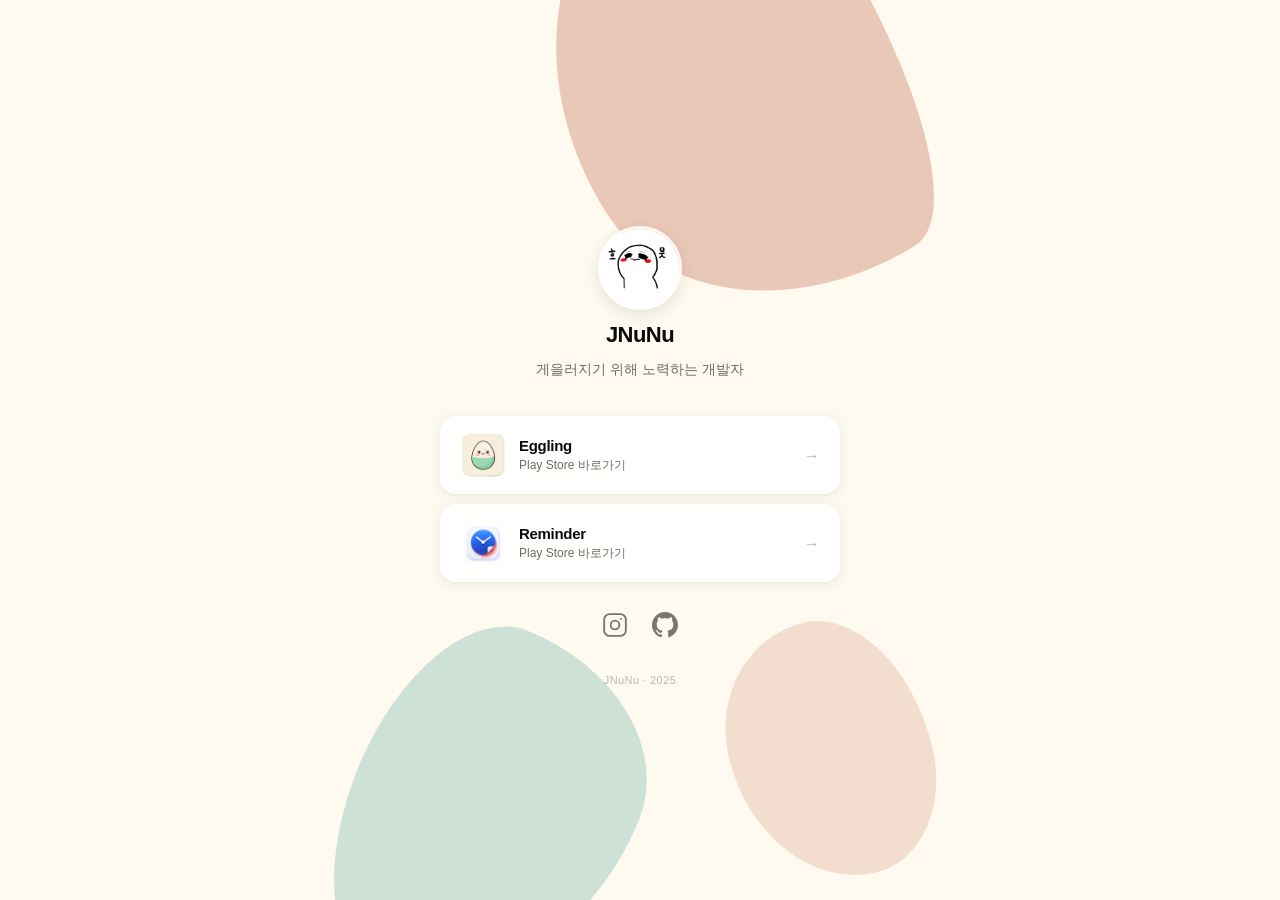
==== index.html @ f8c8e522 "Initial deploy: JNuNu link-in-bio page Clay-style personal link page with Eggling, Reminder apps, In" ====
﻿<!doctype html>
<html lang="ko">
<head>
<meta charset="utf-8">
<meta name="viewport" content="width=device-width, initial-scale=1">
<title>JNuNu</title>
<meta name="description" content="게을러지기 위해 노력하는 개발자">
<meta property="og:title" content="JNuNu">
<meta property="og:description" content="게을러지기 위해 노력하는 개발자">
<style>
:root {
  --canvas: #fffaf0;
  --navy:   #0d1919;
  --white:  #ffffff;
  --ink:    #0a0a0a;
  --muted:  #706a62;
  --green:  #3db368;
  --terra:  #c9785a;
  --teal:   #6fb0a8;
}

*, ::before, ::after { box-sizing: border-box; margin: 0; padding: 0; }

html, body {
  height: 100%;
}

body {
  background: var(--canvas);
  color: var(--ink);
  font-family: Inter, 'Apple SD Gothic Neo', 'Malgun Gothic', -apple-system, BlinkMacSystemFont, sans-serif;
  min-height: 100dvh;
  display: flex;
  flex-direction: column;
  align-items: center;
  justify-content: center;
  padding: 56px 28px 44px;
  overflow-x: hidden;
  position: relative;
}

/* ── Organic clay blobs ────────────────────────── */
.blobs {
  position: fixed;
  inset: 0;
  pointer-events: none;
  z-index: 0;
  overflow: hidden;
}

.blob {
  position: absolute;
}

/* Terracotta — top, leans right */
.b-terra-top {
  width: 340px;
  height: 460px;
  background: var(--terra);
  opacity: 0.38;
  top: -140px;
  left: calc(50% - 80px);
  border-radius: 62% 38% 28% 72% / 58% 32% 68% 42%;
  transform: rotate(-32deg);
}

/* Teal — bottom, leans left */
.b-teal-bot {
  width: 280px;
  height: 370px;
  background: var(--teal);
  opacity: 0.34;
  bottom: -100px;
  right: calc(50% + 10px);
  border-radius: 38% 62% 68% 32% / 52% 36% 64% 48%;
  transform: rotate(22deg);
}

/* Small terra — bottom right accent */
.b-terra-bot {
  width: 200px;
  height: 260px;
  background: var(--terra);
  opacity: 0.22;
  bottom: 20px;
  left: calc(50% + 90px);
  border-radius: 52% 48% 42% 58% / 44% 58% 42% 56%;
  transform: rotate(-14deg);
}

/* ── Page content ──────────────────────────────── */
.page {
  position: relative;
  z-index: 1;
  width: 100%;
  max-width: 400px;
  display: flex;
  flex-direction: column;
  align-items: center;
}

/* ── Profile ───────────────────────────────────── */
.profile {
  display: flex;
  flex-direction: column;
  align-items: center;
  gap: 12px;
  margin-bottom: 36px;
}

.avatar {
  width: 84px;
  height: 84px;
  border-radius: 50%;
  overflow: hidden;
  border: 3px solid rgba(255, 255, 255, 0.85);
  box-shadow: 0 4px 16px rgba(0, 0, 0, 0.10);
  flex-shrink: 0;
}
.avatar img {
  width: 100%;
  height: 100%;
  object-fit: cover;
  display: block;
}

.name {
  font-size: 22px;
  font-weight: 600;
  letter-spacing: -0.025em;
  color: var(--ink);
}

.bio {
  font-size: 13.5px;
  color: var(--muted);
  text-align: center;
  line-height: 1.55;
}

/* ── Link buttons ──────────────────────────────── */
.links {
  width: 100%;
  display: flex;
  flex-direction: column;
  gap: 10px;
  margin-bottom: 30px;
}

.btn {
  display: flex;
  align-items: center;
  gap: 14px;
  width: 100%;
  padding: 16px 20px;
  border-radius: 16px;
  background: rgba(255,255,255,0.88);
  border: 1px solid rgba(255,255,255,0.96);
  box-shadow: 0 2px 14px rgba(0,0,0,0.07), 0 1px 3px rgba(0,0,0,0.04);
  text-decoration: none;
  color: var(--ink);
  transition: box-shadow 0.16s ease, transform 0.13s ease;
  -webkit-tap-highlight-color: transparent;
  user-select: none;
}

.btn:hover {
  box-shadow: 0 6px 24px rgba(0,0,0,0.11), 0 2px 6px rgba(0,0,0,0.05);
  transform: translateY(-2px);
}
.btn:active      { transform: translateY(0); opacity: 0.85; }
.btn:focus-visible {
  outline: 2px solid var(--ink);
  outline-offset: 3px;
}

.btn-icon-img {
  width: 44px;
  height: 44px;
  border-radius: 10px;
  flex-shrink: 0;
  object-fit: cover;
  display: block;
}

.btn-text {
  flex: 1;
  display: flex;
  flex-direction: column;
  gap: 3px;
  min-width: 0;
}

.btn-name {
  font-size: 15px;
  font-weight: 700;
  color: var(--ink);
  letter-spacing: -0.02em;
}

.btn-sub {
  font-size: 12px;
  color: var(--muted);
  font-weight: 400;
}

.btn-arr {
  font-size: 15px;
  color: #b0a898;
  flex-shrink: 0;
  transition: transform 0.13s ease, color 0.13s ease;
}

.btn:hover .btn-arr {
  transform: translateX(3px);
  color: var(--ink);
}

/* ── Social icons ──────────────────────────────── */
.socials {
  display: flex;
  align-items: center;
  gap: 24px;
}

.soc {
  display: flex;
  align-items: center;
  justify-content: center;
  color: var(--ink);
  opacity: 0.55;
  text-decoration: none;
  transition: opacity 0.14s ease;
  -webkit-tap-highlight-color: transparent;
}

.soc:hover       { opacity: 1; }
.soc:focus-visible {
  outline: 2px solid var(--ink);
  outline-offset: 3px;
  border-radius: 4px;
}

/* ── Footer ────────────────────────────────────── */
.footer {
  margin-top: 36px;
  font-size: 11px;
  color: var(--muted);
  opacity: 0.45;
  letter-spacing: 0.04em;
}

/* ── Entry animation ───────────────────────────── */
@media (prefers-reduced-motion: no-preference) {
  .page {
    animation: rise 0.5s cubic-bezier(0.22, 1, 0.36, 1) both;
  }
  @keyframes rise {
    from { opacity: 0; transform: translateY(12px); }
    to   { opacity: 1; transform: none; }
  }
}
</style>
</head>
<body>

<!-- Clay organic blobs -->
<div class="blobs" aria-hidden="true">
  <div class="blob b-terra-top"></div>
  <div class="blob b-teal-bot"></div>
  <div class="blob b-terra-bot"></div>
</div>

<div class="page">

  <!-- Profile -->
  <div class="profile">
    <div class="avatar"><img src="[data-uri]" alt="JNuNu 프로필"></div>
    <div class="name">JNuNu</div>
    <p class="bio">게을러지기 위해 노력하는 개발자</p>
  </div>

  <!-- Apps -->
  <div class="links">
    <a class="btn"
       href="https://play.google.com/store/apps/details?id=com.eggling.app"
       target="_blank" rel="noopener noreferrer">
      <img class="btn-icon-img" src="[data-uri]" alt="Eggling 아이콘">
      <div class="btn-text">
        <span class="btn-name">Eggling</span>
        <span class="btn-sub">Play Store 바로가기</span>
      </div>
      <span class="btn-arr" aria-hidden="true">→</span>
    </a>
    <a class="btn"
       href="https://play.google.com/store/apps/details?id=com.jnunu.reminder"
       target="_blank" rel="noopener noreferrer">
      <img class="btn-icon-img" src="[data-uri]" alt="Reminder 아이콘">
      <div class="btn-text">
        <span class="btn-name">Reminder</span>
        <span class="btn-sub">Play Store 바로가기</span>
      </div>
      <span class="btn-arr" aria-hidden="true">→</span>
    </a>
  </div>

  <!-- Social row -->
  <div class="socials">
    <a class="soc"
       href="https://www.instagram.com/jnunu_00/"
       target="_blank" rel="noopener noreferrer"
       aria-label="Instagram @jnunu_00">
      <svg width="26" height="26" viewBox="0 0 24 24" fill="none"
           stroke="currentColor" stroke-width="1.7"
           stroke-linecap="round" stroke-linejoin="round">
        <rect x="2" y="2" width="20" height="20" rx="5"/>
        <circle cx="12" cy="12" r="4"/>
        <circle cx="17.5" cy="6.5" r="0.9" fill="currentColor" stroke="none"/>
      </svg>
    </a>
    <a class="soc"
       href="https://github.com/InSange"
       target="_blank" rel="noopener noreferrer"
       aria-label="GitHub InSange">
      <svg width="26" height="26" viewBox="0 0 24 24" fill="currentColor">
        <path d="M12 0C5.37 0 0 5.37 0 12c0 5.31 3.435 9.795 8.205
          11.385.6.105.825-.255.825-.57 0-.285-.015-1.23-.015-2.235
          -3.015.555-3.795-.735-4.035-1.41-.135-.345-.72-1.41-1.23-1.695
          -.42-.225-1.02-.78-.015-.795.945-.015 1.62.87 1.845 1.23
          1.08 1.815 2.805 1.305 3.495.99.105-.78.42-1.305.765-1.605
          -2.67-.3-5.46-1.335-5.46-5.925 0-1.305.465-2.385 1.23-3.225
          -.12-.3-.54-1.53.12-3.18 0 0 1.005-.315 3.3 1.23.96-.27
          1.98-.405 3-.405s2.04.135 3 .405c2.295-1.56 3.3-1.23 3.3-1.23
          .66 1.65.24 2.88.12 3.18.765.84 1.23 1.905 1.23 3.225
          0 4.605-2.805 5.625-5.475 5.925.435.375.81 1.095.81 2.22
          0 1.605-.015 2.895-.015 3.3 0 .315.225.69.825.57
          A12.02 12.02 0 0 0 24 12c0-6.63-5.37-12-12-12z"/>
      </svg>
    </a>
  </div>

  <footer class="footer">JNuNu &middot; 2025</footer>
</div>

</body>
</html>
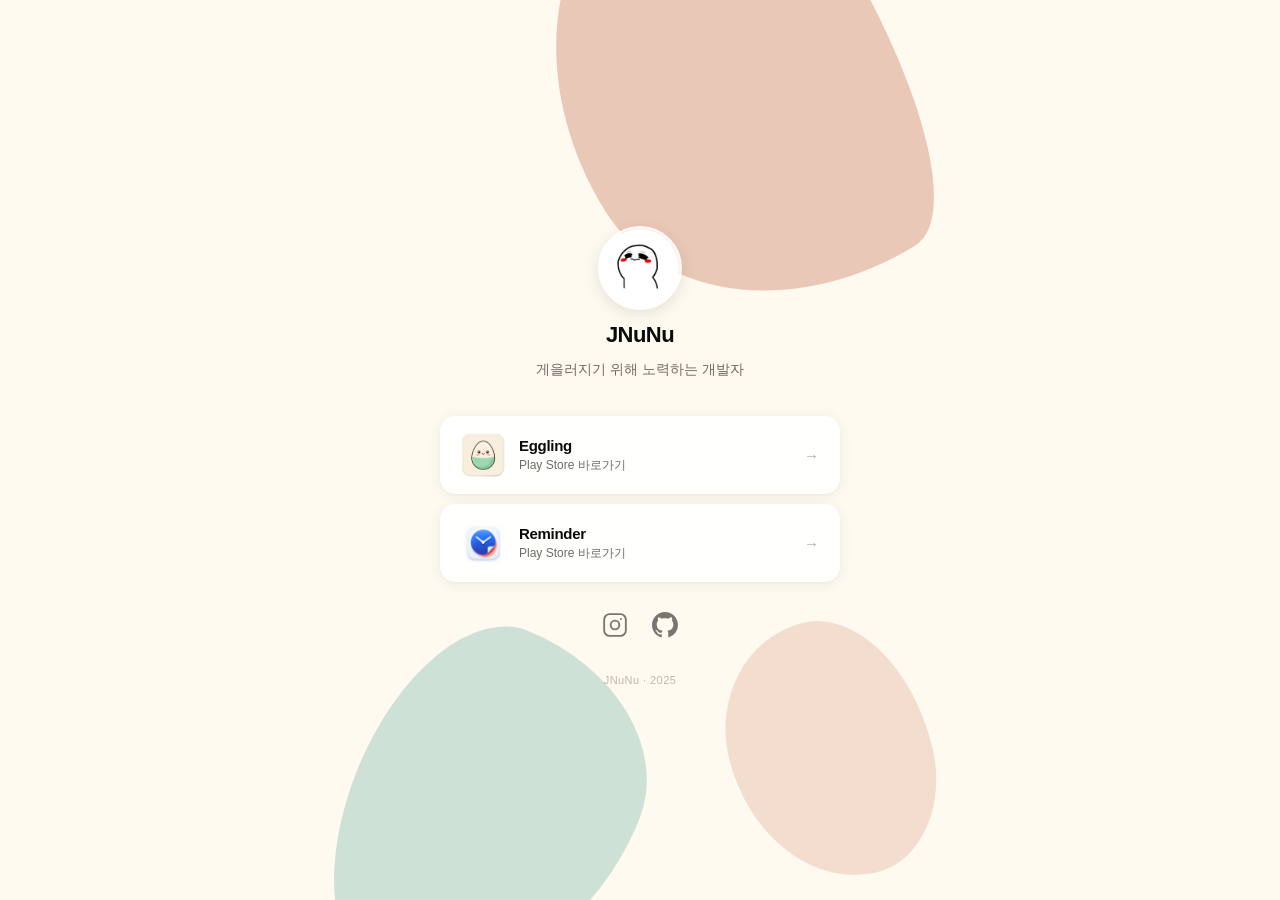
==== commit 97dcd2c4: "Update profile photo Co-Authored-By: Claude Sonnet 4.6 <noreply@anthropic.com>" ====
--- a/index.html
+++ b/index.html
@@ -275,7 +275,7 @@
 
   <!-- Profile -->
   <div class="profile">
-    <div class="avatar"><img src="[data-uri]" alt="JNuNu 프로필"></div>
+    <div class="avatar"><img src="[data-uri]" alt="JNuNu 프로필"></div>
     <div class="name">JNuNu</div>
     <p class="bio">게을러지기 위해 노력하는 개발자</p>
   </div>
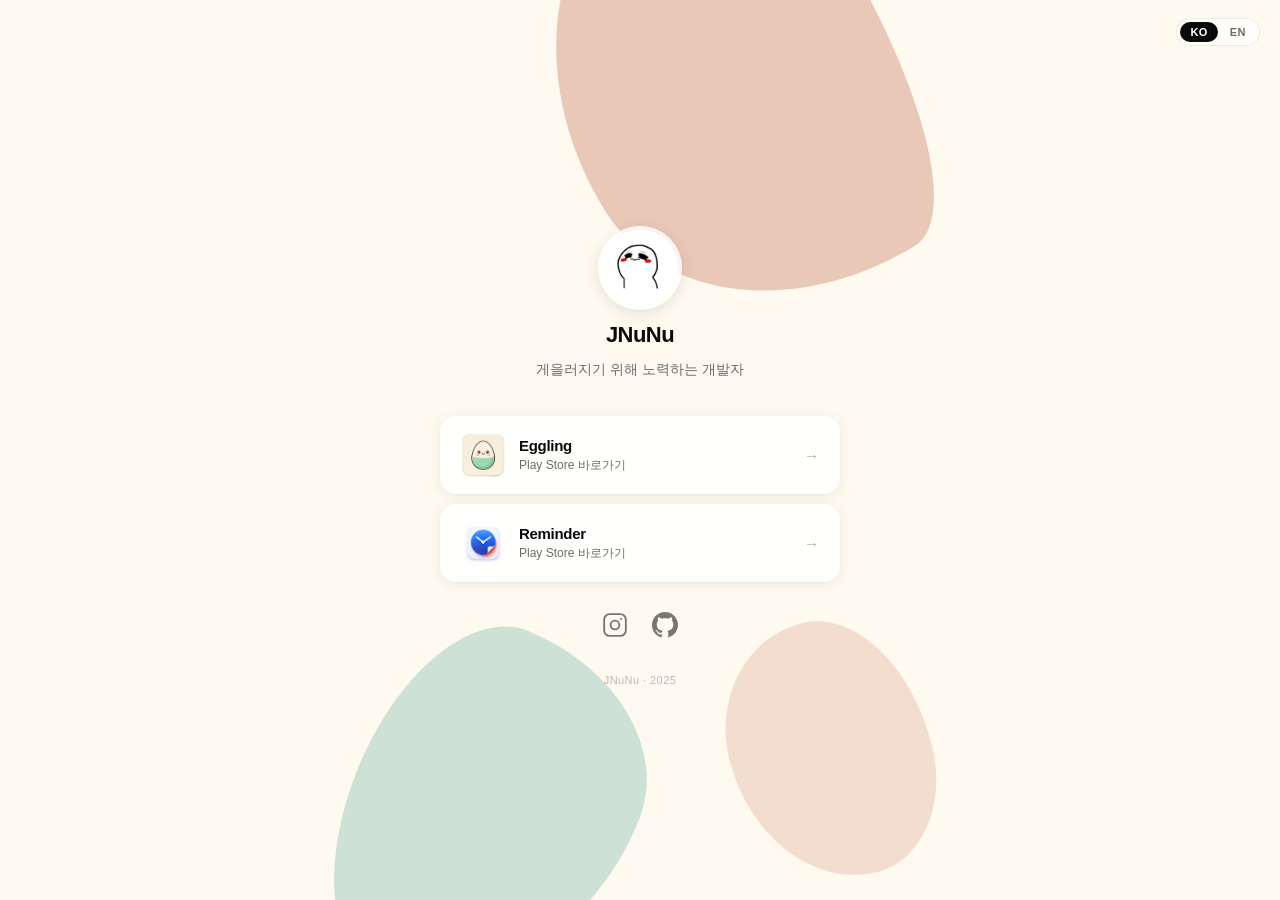
==== commit f6393fda: "Add KO/EN language toggle Co-Authored-By: Claude Sonnet 4.6 <noreply@anthropic.com>" ====
--- a/index.html
+++ b/index.html
@@ -241,6 +241,37 @@
   border-radius: 4px;
 }
 
+/* ── Lang toggle ───────────────────────────────── */
+.lang-toggle {
+  position: fixed;
+  top: 18px;
+  right: 20px;
+  z-index: 10;
+  display: flex;
+  gap: 2px;
+  background: rgba(255,255,255,0.72);
+  border: 1px solid rgba(0,0,0,0.08);
+  border-radius: 20px;
+  padding: 3px;
+  backdrop-filter: blur(8px);
+}
+.lang-btn {
+  font-size: 11px;
+  font-weight: 600;
+  letter-spacing: 0.04em;
+  padding: 4px 10px;
+  border-radius: 16px;
+  border: none;
+  background: transparent;
+  color: var(--muted);
+  cursor: pointer;
+  transition: background 0.15s, color 0.15s;
+}
+.lang-btn.active {
+  background: var(--ink);
+  color: #fff;
+}
+
 /* ── Footer ────────────────────────────────────── */
 .footer {
   margin-top: 36px;
@@ -264,6 +295,12 @@
 </head>
 <body>
 
+<!-- Lang toggle -->
+<div class="lang-toggle" role="group" aria-label="Language">
+  <button class="lang-btn active" data-lang="ko" onclick="setLang('ko')">KO</button>
+  <button class="lang-btn"        data-lang="en" onclick="setLang('en')">EN</button>
+</div>
+
 <!-- Clay organic blobs -->
 <div class="blobs" aria-hidden="true">
   <div class="blob b-terra-top"></div>
@@ -277,7 +314,7 @@
   <div class="profile">
     <div class="avatar"><img src="[data-uri]" alt="JNuNu 프로필"></div>
     <div class="name">JNuNu</div>
-    <p class="bio">게을러지기 위해 노력하는 개발자</p>
+    <p class="bio" data-ko="게을러지기 위해 노력하는 개발자" data-en="Developer who automates to be lazy">게을러지기 위해 노력하는 개발자</p>
   </div>
 
   <!-- Apps -->
@@ -288,7 +325,7 @@
       <img class="btn-icon-img" src="[data-uri]" alt="Eggling 아이콘">
       <div class="btn-text">
         <span class="btn-name">Eggling</span>
-        <span class="btn-sub">Play Store 바로가기</span>
+        <span class="btn-sub" data-ko="Play Store 바로가기" data-en="Get on Play Store">Play Store 바로가기</span>
       </div>
       <span class="btn-arr" aria-hidden="true">→</span>
     </a>
@@ -298,7 +335,7 @@
       <img class="btn-icon-img" src="[data-uri]" alt="Reminder 아이콘">
       <div class="btn-text">
         <span class="btn-name">Reminder</span>
-        <span class="btn-sub">Play Store 바로가기</span>
+        <span class="btn-sub" data-ko="Play Store 바로가기" data-en="Get on Play Store">Play Store 바로가기</span>
       </div>
       <span class="btn-arr" aria-hidden="true">→</span>
     </a>
@@ -342,5 +379,21 @@
   <footer class="footer">JNuNu &middot; 2025</footer>
 </div>
 
+
+<script>
+function setLang(lang) {
+  document.querySelectorAll('[data-ko]').forEach(el => {
+    el.textContent = el.dataset[lang];
+  });
+  document.querySelectorAll('.lang-btn').forEach(btn => {
+    btn.classList.toggle('active', btn.dataset.lang === lang);
+  });
+  localStorage.setItem('lang', lang);
+}
+(function () {
+  const saved = localStorage.getItem('lang');
+  if (saved && saved !== 'ko') setLang(saved);
+})();
+</script>
 </body>
 </html>
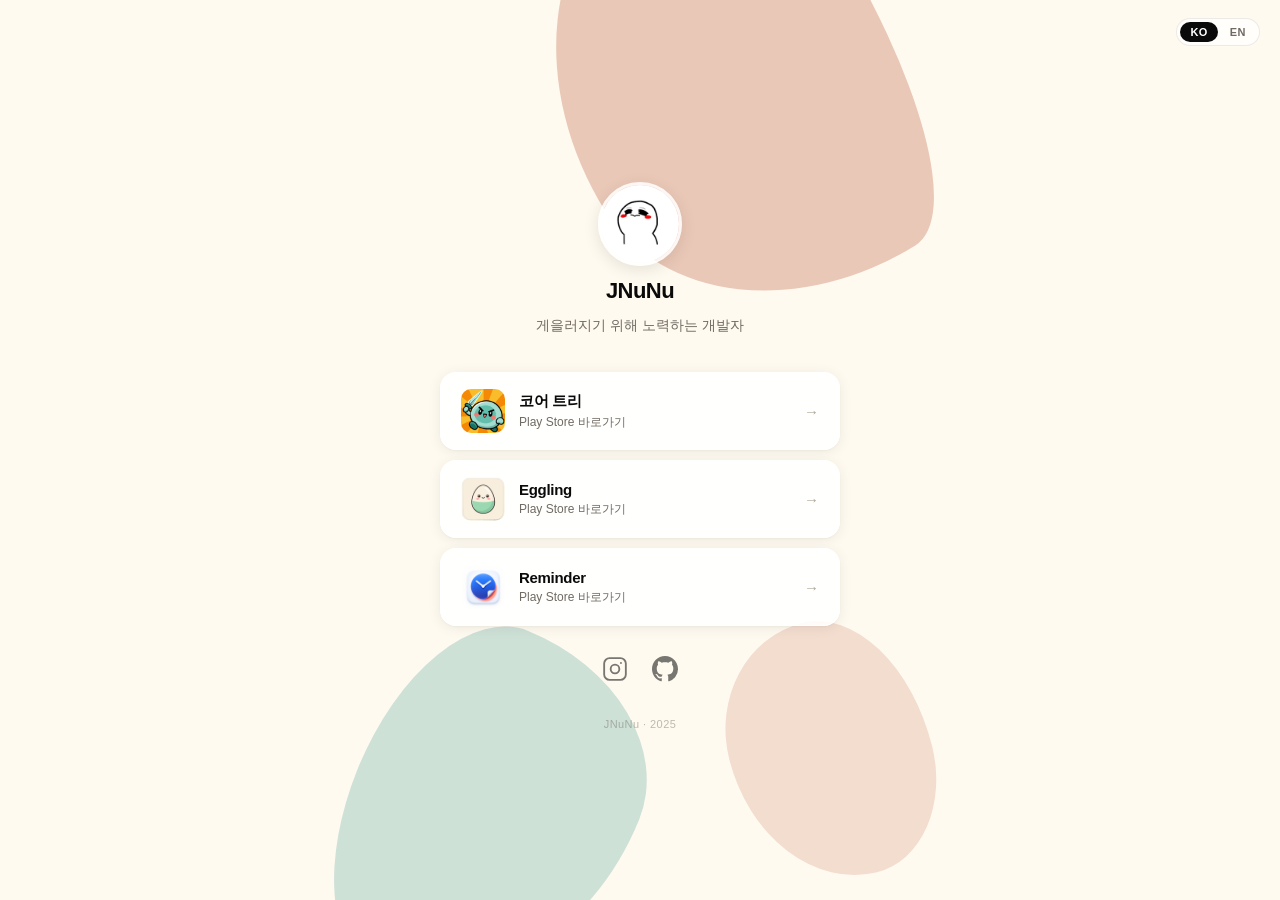
==== commit b862d48f: "Add Core Tree to app list Co-Authored-By: Claude Opus 5.5 (1M context) <noreply@anthropic.com>" ====
--- a/index.html
+++ b/index.html
@@ -319,6 +319,16 @@
 
   <!-- Apps -->
   <div class="links">
+    <a class="btn"
+       href="https://play.google.com/store/apps/details?id=com.insange.coretree"
+       target="_blank" rel="noopener noreferrer">
+      <img class="btn-icon-img" src="[data-uri]" alt="코어 트리 아이콘">
+      <div class="btn-text">
+        <span class="btn-name" data-ko="코어 트리" data-en="Core Tree">코어 트리</span>
+        <span class="btn-sub" data-ko="Play Store 바로가기" data-en="Get on Play Store">Play Store 바로가기</span>
+      </div>
+      <span class="btn-arr" aria-hidden="true">→</span>
+    </a>
     <a class="btn"
        href="https://play.google.com/store/apps/details?id=com.eggling.app"
        target="_blank" rel="noopener noreferrer">
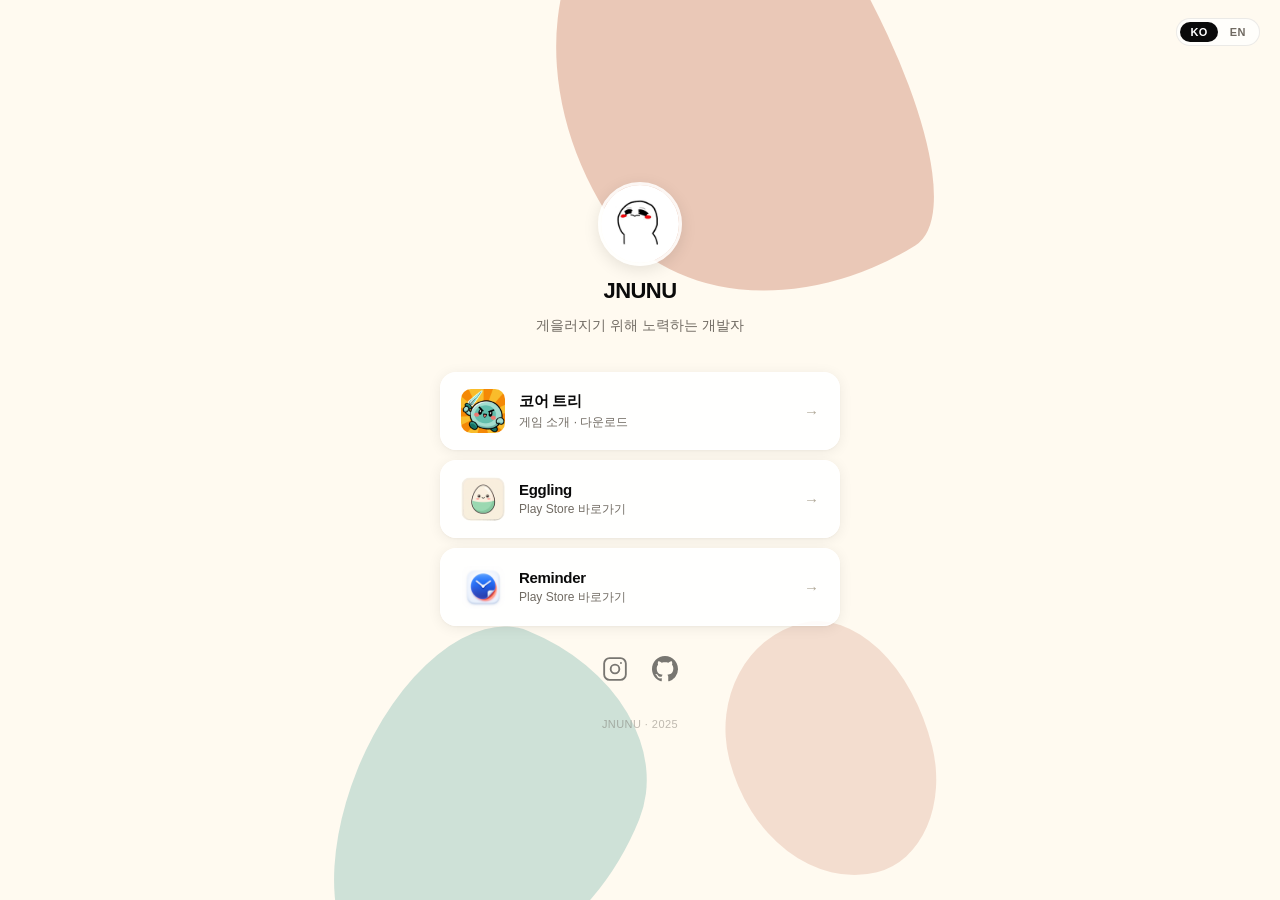
==== commit 55407b93: "Core Tree 소개 페이지 (한·영, 구조화 데이터, sitemap·robots), 개발자 표기 JNUNU로 통일, 코어 트리 카드를 소개 페이지로 Co-Authored-By:" ====
--- a/index.html
+++ b/index.html
@@ -3,9 +3,9 @@
 <head>
 <meta charset="utf-8">
 <meta name="viewport" content="width=device-width, initial-scale=1">
-<title>JNuNu</title>
+<title>JNUNU</title>
 <meta name="description" content="게을러지기 위해 노력하는 개발자">
-<meta property="og:title" content="JNuNu">
+<meta property="og:title" content="JNUNU">
 <meta property="og:description" content="게을러지기 위해 노력하는 개발자">
 <style>
 :root {
@@ -313,19 +313,18 @@
   <!-- Profile -->
   <div class="profile">
     <div class="avatar"><img src="[data-uri]" alt="JNuNu 프로필"></div>
-    <div class="name">JNuNu</div>
+    <div class="name">JNUNU</div>
     <p class="bio" data-ko="게을러지기 위해 노력하는 개발자" data-en="Developer who automates to be lazy">게을러지기 위해 노력하는 개발자</p>
   </div>
 
   <!-- Apps -->
   <div class="links">
     <a class="btn"
-       href="https://play.google.com/store/apps/details?id=com.insange.coretree"
-       target="_blank" rel="noopener noreferrer">
+       href="/coretree/">
       <img class="btn-icon-img" src="[data-uri]" alt="코어 트리 아이콘">
       <div class="btn-text">
         <span class="btn-name" data-ko="코어 트리" data-en="Core Tree">코어 트리</span>
-        <span class="btn-sub" data-ko="Play Store 바로가기" data-en="Get on Play Store">Play Store 바로가기</span>
+        <span class="btn-sub" data-ko="게임 소개 · 다운로드" data-en="About &amp; download">게임 소개 · 다운로드</span>
       </div>
       <span class="btn-arr" aria-hidden="true">→</span>
     </a>
@@ -386,7 +385,7 @@
     </a>
   </div>
 
-  <footer class="footer">JNuNu &middot; 2025</footer>
+  <footer class="footer">JNUNU &middot; 2025</footer>
 </div>
 
 
